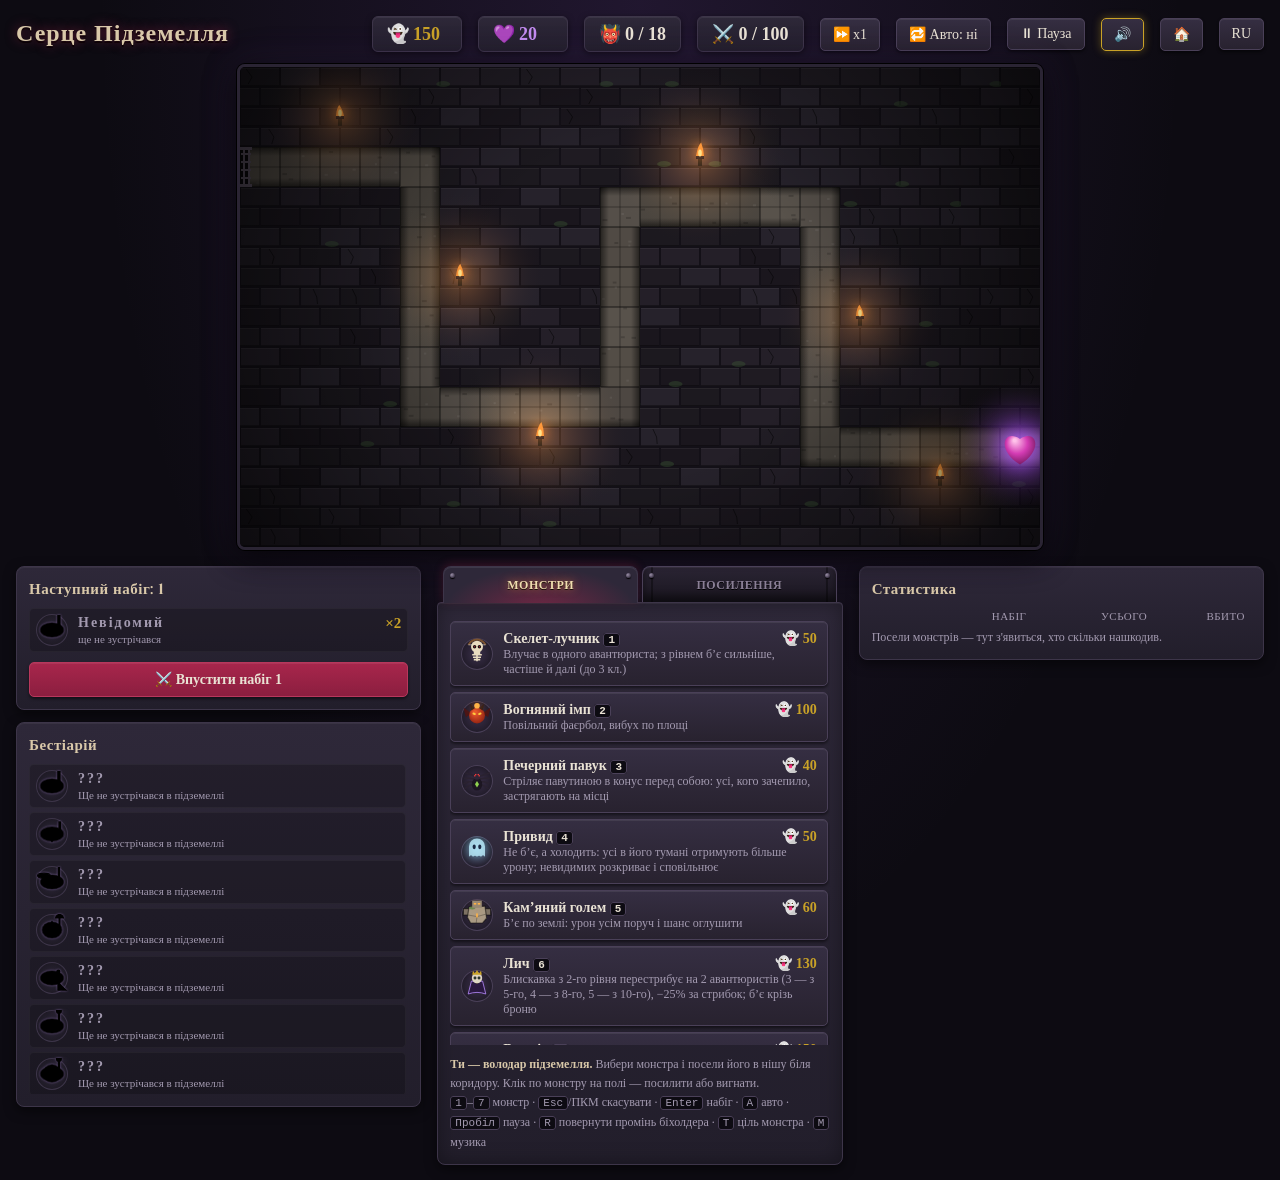
==== game.html @ cf50d73f "feat: головна з вибором рівня, рівні (LevelBuilder), укр/рос мова, спільні іконки Co-Authored-By: Cl" ====
<!DOCTYPE html>
<html lang="uk">
<head>
  <meta charset="utf-8">
  <meta name="viewport" content="width=device-width, initial-scale=1">
  <title>Серце Підземелля</title>
  <link rel="preconnect" href="https://fonts.googleapis.com">
  <link rel="stylesheet" href="https://fonts.googleapis.com/css2?family=Cinzel:wght@600;800&display=swap">
  <link rel="stylesheet" href="style.css">
</head>
<body data-ru-doc="Сердце Подземелья">
  <div id="app">
    <header id="hud">
      <h1 id="title" data-ru="Сердце Подземелья">Серце Підземелля</h1>
      <div class="stat souls" title="Душі — платиш ними за монстрів" data-ru-title="Души — ими платишь за монстров">👻 <span id="money"></span></div>
      <div class="stat heart" title="Міцність Серця" data-ru-title="Прочность Сердца">💜 <span id="lives"></span></div>
      <div class="stat" id="towersStat" title="Монстрів у підземеллі / найбільше" data-ru-title="Монстров в подземелье / максимум">👹 <span id="towerCount"></span></div>
      <div class="stat raid" title="Набіг" data-ru-title="Набег">⚔️ <span id="wave"></span></div>
      <button id="speedBtn" class="hud-btn" title="Швидкість гри" data-ru-title="Скорость игры"></button>
      <button id="autoBtn" class="hud-btn" title="Авто-набіг: наступний почнеться сам (A)" data-ru-title="Авто-набег: следующий начнётся сам (A)"></button>
      <button id="pauseBtn" class="hud-btn" title="Пауза (Пробіл)" data-ru-title="Пауза (Пробел)"></button>
      <button id="musicBtn" class="hud-btn" title="Музика (M)" data-ru-title="Музыка (M)"></button>
      <button id="homeBtn" class="hud-btn" title="На головну — вибір рівня" data-ru-title="На главную — выбор уровня">🏠</button>
    </header>

    <main>
      <aside id="left">
        <section id="raidPanel">
          <h3 id="raidTitle"></h3>
          <div id="raidList"></div>
          <button id="waveBtn" class="primary"></button>
        </section>

        <section id="bestiary">
          <h3 data-ru="Бестиарий">Бестіарій</h3>
          <div id="bestiaryList"></div>
        </section>
      </aside>

      <div id="board">
        <canvas id="game" width="800" height="480"></canvas>
        <div id="overlay" class="hidden">
          <div class="panel">
            <h2 id="overlayTitle"></h2>
            <p id="overlayText"></p>
            <div class="overlay-btns">
              <button id="continueBtn" class="primary" data-ru="♾️ Продолжить бесконечно">♾️ Продовжити безкінечно</button>
              <button id="restartBtn" class="primary" data-ru="Играть снова">Грати знову</button>
              <button id="menuBtn" data-ru="🏠 На главную">🏠 На головну</button>
            </div>
          </div>
        </div>
        <div id="confirm" class="hidden">
          <div class="panel">
            <h2 data-ru="Изгнать монстра?">Вигнати монстра?</h2>
            <p id="confirmText"></p>
            <div class="confirm-btns">
              <button id="confirmYes" class="primary" data-ru="Изгнать">Вигнати</button>
              <button id="confirmNo" data-ru="Оставить">Лишити</button>
            </div>
          </div>
        </div>
      </div>

      <aside id="right">
        <nav class="tabs">
          <button id="tabMonsters" class="tab" data-ru="Монстры">Монстри</button>
          <button id="tabUpgrade" class="tab" data-ru="Усиление">Посилення</button>
        </nav>

        <div class="window">
          <div id="paneMonsters">
            <div id="towerList"></div>
            <p class="help" data-ru="<b>Ты — повелитель подземелья.</b> Выбери монстра и посели его в нишу у коридора. Клик по монстру на поле — усилить или изгнать.<br><kbd>1</kbd>–<kbd>7</kbd> монстр · <kbd>Esc</kbd>/ПКМ отмена · <kbd>Enter</kbd> набег · <kbd>A</kbd> авто · <kbd>Пробел</kbd> пауза · <kbd>R</kbd> повернуть луч бехолдера · <kbd>T</kbd> цель монстра · <kbd>M</kbd> музыка">
              <b>Ти — володар підземелля.</b> Вибери монстра і посели його в нішу біля коридору.
              Клік по монстру на полі — посилити або вигнати.<br>
              <kbd>1</kbd>–<kbd>7</kbd> монстр · <kbd>Esc</kbd>/ПКМ скасувати ·
              <kbd>Enter</kbd> набіг · <kbd>A</kbd> авто · <kbd>Пробіл</kbd> пауза ·
              <kbd>R</kbd> повернути промінь біхолдера · <kbd>T</kbd> ціль монстра · <kbd>M</kbd> музика
            </p>
          </div>

          <div id="paneUpgrade">
            <p id="upEmpty" class="help" data-ru="Кликни по монстру на поле, чтобы увидеть, как его можно усилить.">Клікни по монстру на полі, щоб побачити, як його можна посилити.</p>
            <div id="upBody">
              <div class="up-head">
                <span id="upIcon"></span>
                <div>
                  <div id="upName"></div>
                  <div id="upLevel"></div>
                </div>
              </div>
              <p id="upDesc"></p>
              <table id="upStats"></table>
              <div id="dirPad">
                <span class="dir-label" data-ru="Луч <kbd>R</kbd>">Промінь <kbd>R</kbd></span>
                <button data-dir="3" title="Вгору" data-ru-title="Вверх">⬆</button>
                <button data-dir="2" title="Ліворуч" data-ru-title="Влево">⬅</button>
                <button data-dir="1" title="Вниз" data-ru-title="Вниз">⬇</button>
                <button data-dir="0" title="Праворуч" data-ru-title="Вправо">➡</button>
              </div>
              <div id="aimPad">
                <span class="dir-label" data-ru="Цель <kbd>T</kbd>">Ціль <kbd>T</kbd></span>
                <div id="aimBtns"></div>
              </div>
              <button id="upgradeBtn" class="primary"></button>
              <button id="sellBtn" class="danger"></button>
            </div>
          </div>
        </div>
      </aside>

      <aside id="statsPanel">
        <h3 data-ru="Статистика">Статистика</h3>
        <div class="st-row st-head">
          <span></span><span title="Урон за поточний набіг" data-ru-title="Урон за текущий набег" data-ru="Набег">Набіг</span><span title="Урон за всю гру" data-ru-title="Урон за всю игру" data-ru="Всего">Усього</span><span title="Скільки авантюристів добито" data-ru-title="Сколько авантюристов добито" data-ru="Убито">Вбито</span>
        </div>
        <div id="statsList"></div>
        <p id="statsEmpty" class="help" data-ru="Посели монстров — здесь появится, кто сколько навредил.">Посели монстрів — тут з'явиться, хто скільки нашкодив.</p>
      </aside>
    </main>
  </div>

  <script src="js/i18n.js"></script>
  <script src="js/config.js"></script>
  <script src="js/monsters/monster.js"></script>
  <script src="js/monsters/monsters.js"></script>
  <script src="js/adventurers/adventurer.js"></script>
  <script src="js/adventurers/adventurers.js"></script>
  <script src="js/waves/wave.js"></script>
  <script src="js/waves/campaign.js"></script>
  <script src="js/waves/endless.js"></script>
  <script src="js/levels/level.js"></script>
  <script src="js/levels/levels.js"></script>
  <script src="js/entities.js"></script>
  <script src="js/icons.js"></script>
  <script src="js/game.js"></script>
  <script src="js/ui.js"></script>
</body>
</html>
---- style.css ----
* { box-sizing: border-box; }

:root {
  --bg: #0d0b12;
  --stone: #221e2b;
  --stone-hi: #2e2839;
  --stone-edge: #3d3549;
  --text: #e9e2d4;
  --muted: #a39ab0;
  --crimson: #8b1e3f;
  --crimson-hi: #a8264c;
  --violet: #7b4bb3;
  --soul: #c9a227;
  --danger: #e0556e;
}

body {
  margin: 0;
  min-height: 100vh;
  background:
    radial-gradient(ellipse at 50% 0%, rgba(123, 75, 179, 0.18), transparent 60%),
    var(--bg);
  color: var(--text);
  font-family: Georgia, "Times New Roman", serif;
}

/* праворуч без відступу — колонка статистики може доходити до краю екрана */
#app { margin: 0 auto; padding: 16px 0 16px 16px; }
#hud { padding-right: 16px; }

#hud {
  display: flex;
  align-items: center;
  gap: 16px;
  margin-bottom: 12px;
}
#hud h1 {
  font-family: Cinzel, Georgia, serif;
  font-weight: 800;
  font-size: 24px;
  letter-spacing: 1px;
  margin: 0 auto 0 0;
  color: #d9c8a9;
  text-shadow: 0 0 12px rgba(168, 38, 76, 0.6), 0 2px 0 #000;
}
.stat {
  background: linear-gradient(var(--stone-hi), var(--stone));
  border: 1px solid var(--stone-edge);
  box-shadow: inset 0 1px 0 rgba(255,255,255,0.06), 0 2px 6px rgba(0,0,0,0.5);
  padding: 6px 14px;
  border-radius: 6px;
  font-size: 18px;
  font-weight: 600;
  min-width: 90px;
}
.stat.souls span { color: var(--soul); }
.stat.heart span { color: #c38cf0; }

main {
  display: grid;
  grid-template-columns: 240px minmax(0, 800px) 340px 220px;
  gap: 16px;
  align-items: start;
  justify-content: center;
}
@media (max-width: 1680px) {
  #app { padding-right: 16px; }
  #hud { padding-right: 0; }
  /* поле зверху на всю ширину, бічні колонки — під ним */
  main { grid-template-columns: repeat(3, minmax(0, 1fr)); }
  #board { grid-column: 1 / -1; justify-self: center; }
  #left { grid-row: 2; }
}
@media (max-width: 1000px) {
  main { grid-template-columns: minmax(0, 1fr) minmax(0, 1fr); }
}
@media (max-width: 640px) {
  main { grid-template-columns: minmax(0, 1fr); }
  #left { grid-row: auto; }
}

#board {
  position: relative;
  line-height: 0;
  border: 3px solid #2a2433;
  border-radius: 8px;
  box-shadow: 0 0 0 1px #000, 0 8px 30px rgba(0,0,0,0.8), 0 0 40px rgba(123, 75, 179, 0.15);
}
#game {
  display: block;
  max-width: 100%;
  height: auto;
  border-radius: 5px;
  cursor: crosshair;
}

#overlay, #confirm {
  position: absolute;
  inset: 0;
  display: flex;
  align-items: center;
  justify-content: center;
  background: radial-gradient(rgba(20, 0, 10, 0.55), rgba(0, 0, 0, 0.85));
  border-radius: 5px;
  line-height: normal;
}
#overlay .panel, #confirm .panel {
  background: linear-gradient(var(--stone-hi), var(--stone));
  border: 1px solid var(--stone-edge);
  box-shadow: 0 10px 40px rgba(0,0,0,0.8);
  padding: 24px 32px;
  border-radius: 10px;
  text-align: center;
}
#overlay h2, #confirm h2 { font-family: Cinzel, Georgia, serif; margin: 0 0 8px; font-size: 28px; }
#overlay p, #confirm p { max-width: 380px; margin: 0 auto 14px; color: var(--muted); }
.overlay-btns { display: flex; flex-direction: column; gap: 8px; min-width: 260px; }
.overlay-btns button { margin: 0; }
#confirm h2 { font-size: 22px; }
.confirm-btns { display: flex; gap: 8px; }
.confirm-btns button { margin: 0; min-width: 120px; }
#hud button.hud-btn.on { border-color: var(--soul); color: #ffe7a0; box-shadow: 0 0 8px rgba(201, 162, 39, 0.4); }

#left { display: flex; flex-direction: column; gap: 12px; min-width: 0; }
#left section, .window {
  background: linear-gradient(var(--stone-hi), var(--stone));
  border: 1px solid var(--stone-edge);
  box-shadow: inset 0 1px 0 rgba(255,255,255,0.05), 0 4px 12px rgba(0,0,0,0.5);
  border-radius: 8px;
  padding: 12px;
}
h3 {
  font-family: Cinzel, Georgia, serif;
  margin: 0 0 8px;
  font-size: 15px;
  color: #d9c8a9;
  letter-spacing: 0.5px;
}

/* ---------- рядки ворогів (набіг і бестіарій) ---------- */
.foe {
  display: grid;
  grid-template-columns: 34px 1fr auto;
  column-gap: 8px;
  align-items: center;
  padding: 5px 6px;
  margin-bottom: 4px;
  border-radius: 5px;
  background: rgba(0,0,0,0.22);
  border: 1px solid rgba(255,255,255,0.04);
}
.foe .f-icon {
  grid-row: 1 / 3;
  width: 32px; height: 32px;
  border-radius: 50%;
  background: radial-gradient(#2e2839, #16131b);
  box-shadow: inset 0 0 0 1px #3d3549;
}
.foe .f-name { font-weight: 600; font-size: 14px; }
.foe .f-count { font-weight: 700; color: var(--soul); font-size: 15px; }
.foe .f-sub { grid-column: 2 / 4; font-size: 11px; color: var(--muted); }
.foe.done { opacity: 0.4; }
.foe.done .f-count { color: var(--muted); }
.foe canvas { display: block; }
.foe.locked canvas { filter: brightness(0) drop-shadow(0 0 1px rgba(201, 160, 255, 0.5)); }
.foe.locked .f-name { color: var(--muted); letter-spacing: 2px; }
#raidList .empty { font-size: 13px; color: var(--muted); margin: 4px 0; }
#bestiaryList { max-height: 330px; overflow-y: auto; padding-right: 2px; }
#towerList { max-height: 430px; overflow-y: auto; padding-right: 2px; }

/* ---------- вкладки в стилі підземелля ---------- */
#right { min-width: 0; }
.tabs { display: flex; gap: 4px; padding: 0 6px; position: relative; z-index: 1; }
button.tab {
  position: relative;
  flex: 1;
  margin: 0;
  padding: 10px 12px 9px;
  font-family: Cinzel, Georgia, serif;
  font-weight: 800;
  font-size: 12px;
  letter-spacing: 0.5px;
  text-transform: uppercase;
  color: #8a7f96;
  text-shadow: 0 1px 0 #000;
  border: 1px solid #4a4058;
  border-bottom: none;
  border-radius: 8px 8px 0 0;
  /* кована плита: темний камінь + залізні смуги */
  background:
    linear-gradient(90deg, transparent 8px, rgba(0,0,0,0.35) 8px, rgba(0,0,0,0.35) 10px, transparent 10px,
                    transparent calc(100% - 10px), rgba(0,0,0,0.35) calc(100% - 10px), rgba(0,0,0,0.35) calc(100% - 8px), transparent calc(100% - 8px)),
    linear-gradient(#2a2433, #1a1620);
  box-shadow: inset 0 1px 0 rgba(255,255,255,0.06), inset 0 -6px 10px rgba(0,0,0,0.5);
}
/* заклепки у верхніх кутах */
button.tab::before, button.tab::after {
  content: '';
  position: absolute;
  top: 6px;
  width: 5px; height: 5px;
  border-radius: 50%;
  background: radial-gradient(circle at 35% 35%, #9a8fa8, #3b3345 70%);
  box-shadow: 0 1px 1px #000;
}
button.tab::before { left: 6px; }
button.tab::after { right: 6px; }
button.tab:hover:not(.active) { color: #c7bcd4; background: linear-gradient(#332b3e, #211b28); }
button.tab.active {
  color: #f0dcb0;
  text-shadow: 0 0 8px rgba(255, 150, 60, 0.6), 0 1px 0 #000;
  border-color: var(--stone-edge);
  background:
    radial-gradient(ellipse at 50% 120%, rgba(168, 38, 76, 0.55), transparent 70%),
    linear-gradient(var(--stone-hi), var(--stone-hi));
  box-shadow: inset 0 1px 0 rgba(255,255,255,0.08), 0 -2px 10px rgba(168, 38, 76, 0.25);
  margin-bottom: -1px; /* зливається з вікном */
  padding-bottom: 10px;
}
.window {
  border-radius: 4px 4px 8px 8px;
  box-shadow: inset 0 1px 0 rgba(255,255,255,0.05), inset 0 0 20px rgba(0,0,0,0.35), 0 4px 12px rgba(0,0,0,0.5);
}
.window .help { margin: 10px 0 0; }

/* ---------- статистика урону ---------- */
#statsPanel {
  min-width: 0;
  background: linear-gradient(var(--stone-hi), var(--stone));
  border: 1px solid var(--stone-edge);
  box-shadow: inset 0 1px 0 rgba(255,255,255,0.05), 0 4px 12px rgba(0,0,0,0.5);
  border-radius: 8px;
  padding: 12px;
}
.st-row {
  display: grid;
  grid-template-columns: 28px 1fr 1fr 0.8fr;
  column-gap: 6px;
  align-items: center;
  padding: 2px 6px;
  margin-bottom: 3px;
  border-radius: 5px;
  background: rgba(0,0,0,0.22);
  font-variant-numeric: tabular-nums;
  font-size: 13px;
}
.st-row span { text-align: right; }
.st-row span:last-child { color: var(--soul); font-weight: 700; }
.st-row canvas { display: block; }
.st-head { background: none; font-size: 11px; color: var(--muted); text-transform: uppercase; letter-spacing: 0.5px; }
.st-head span:last-child { color: var(--muted); font-weight: normal; }
#statsPanel .help { margin: 4px 0 0; }

/* ---------- посилення ---------- */
.up-head { display: flex; align-items: center; gap: 10px; }
#upIcon canvas {
  display: block;
  width: 48px; height: 48px;
  border-radius: 50%;
  background: radial-gradient(#3a2f4a, #16131b);
  box-shadow: inset 0 0 0 1px #5e5270, 0 0 12px rgba(123, 75, 179, 0.35);
}
#upName { font-family: Cinzel, Georgia, serif; font-weight: 800; color: #d9c8a9; }
#upLevel { color: #c9a0ff; letter-spacing: 1px; text-shadow: 0 0 6px #9b5cff; font-size: 13px; }
#upDesc { margin: 8px 0; font-size: 12px; color: var(--muted); }
#upStats { width: 100%; border-collapse: collapse; font-size: 13px; margin-bottom: 4px; }
#upStats td { padding: 4px 2px; border-top: 1px solid rgba(255,255,255,0.06); }
#upStats td:nth-child(n+2) { text-align: right; white-space: nowrap; }
#upStats .arrow { color: var(--muted); text-align: center; width: 18px; }
#upStats .next { color: #8fe38a; font-weight: 700; }
#upStats .same { color: var(--muted); }
#upStats .max { color: #c9a0ff; }
#dirPad { display: flex; align-items: center; gap: 4px; margin-top: 6px; }
#dirPad .dir-label { flex: 1; font-size: 13px; color: var(--muted); }
#dirPad button { width: 34px; margin: 0; padding: 4px 0; font-size: 15px; }
#aimPad { margin-top: 6px; }
#aimPad .dir-label { font-size: 13px; color: var(--muted); }
#aimBtns { display: flex; gap: 3px; margin-top: 3px; }
#aimBtns button { flex: 1; margin: 0; padding: 4px 0; font-size: 12px; }
#aimBtns button.on,
#dirPad button.on { border-color: #ff4d6d; color: #ffd0d8; box-shadow: 0 0 8px rgba(255, 77, 109, 0.45); }

button {
  width: 100%;
  padding: 8px 10px;
  margin-top: 6px;
  border: 1px solid #4a4058;
  border-radius: 5px;
  background: linear-gradient(#352e42, #28222f);
  box-shadow: inset 0 1px 0 rgba(255,255,255,0.07), 0 2px 3px rgba(0,0,0,0.5);
  color: var(--text);
  font: inherit;
  font-size: 14px;
  cursor: pointer;
}
button:hover:not(:disabled) { background: linear-gradient(#433a52, #312a3a); border-color: #5e5270; }
button:active:not(:disabled) { box-shadow: inset 0 2px 4px rgba(0,0,0,0.6); }
button:disabled { opacity: 0.45; cursor: default; }
button.primary {
  background: linear-gradient(var(--crimson-hi), var(--crimson));
  border-color: #b8375c;
  font-weight: 600;
}
button.primary:hover:not(:disabled) { background: linear-gradient(#c02f59, var(--crimson-hi)); }
button.danger:hover { background: linear-gradient(#7a1f30, #5a1522); border-color: #9b2c3c; }

#hud button.hud-btn { width: auto; margin: 0; padding: 7px 12px; white-space: nowrap; }

.tower-btn {
  display: grid;
  grid-template-columns: 34px 1fr auto;
  grid-template-rows: auto auto;
  column-gap: 8px;
  align-items: center;
  text-align: left;
}
.tower-btn canvas {
  grid-row: 1 / 3;
  width: 32px;
  height: 32px;
  border-radius: 50%;
  background: radial-gradient(#3a2f4a, #16131b);
  box-shadow: inset 0 0 0 1px #4a4058;
}
.tower-btn .t-name { font-weight: 600; }
.tower-btn .t-cost { font-weight: 600; color: var(--soul); }
.tower-btn .t-desc { grid-column: 2 / 4; font-size: 12px; color: var(--muted); }
.tower-btn.active {
  outline: 2px solid var(--violet);
  background: linear-gradient(#43375a, #2f2740);
  box-shadow: 0 0 12px rgba(123, 75, 179, 0.5);
}
.tower-btn.poor .t-cost { color: var(--danger); }

kbd {
  background: var(--bg);
  border: 1px solid #4a4058;
  border-radius: 3px;
  padding: 0 4px;
  font-size: 11px;
  font-family: Consolas, monospace;
}

.help { font-size: 12px; color: var(--muted); line-height: 1.6; }
.help b { color: #d9c8a9; }
.hidden { display: none !important; }

.stat.full span { color: #ef476f; }

/* ---------- головна сторінка (index.html) ---------- */
#home { max-width: 1080px; margin: 0 auto; padding: 24px 16px 40px; }
.home-head { text-align: center; margin-bottom: 8px; }
.home-head h1 { font-family: Cinzel, Georgia, serif; font-size: 40px; margin: 0 0 6px; }
.home-head p { color: var(--muted); margin: 0; }
.home-h2 { font-family: Cinzel, Georgia, serif; font-size: 20px; margin: 24px 0 10px; color: var(--soul); }
#levelList, .free-play { display: grid; grid-template-columns: repeat(auto-fill, minmax(300px, 1fr)); gap: 14px; }
.level-card {
  display: flex; flex-direction: column; gap: 8px;
  background: linear-gradient(var(--stone-hi), var(--stone));
  border: 1px solid var(--stone-edge); border-radius: 10px; padding: 14px;
  color: var(--text); text-decoration: none;
  box-shadow: 0 4px 14px rgba(0,0,0,0.5);
  transition: border-color 0.15s, transform 0.15s, box-shadow 0.15s;
}
.level-card:hover { border-color: var(--crimson-hi); transform: translateY(-2px); box-shadow: 0 8px 22px rgba(139, 30, 63, 0.35); }
.level-card.done { border-color: #5d7a4a; }
.level-card h3 { font-family: Cinzel, Georgia, serif; font-size: 18px; margin: 0; display: flex; align-items: center; gap: 8px; }
.level-card p { margin: 0; color: var(--muted); font-size: 14px; line-height: 1.4; }
.lv-num {
  display: inline-grid; place-items: center; width: 26px; height: 26px; border-radius: 50%;
  background: var(--crimson); font-size: 14px;
}
.lv-done { color: #9fd89a; }
.lv-map { width: 100%; height: auto; border-radius: 5px; border: 1px solid var(--stone-edge); image-rendering: pixelated; }
.lv-meta { display: flex; gap: 14px; font-size: 14px; }
.lv-icons { display: flex; flex-wrap: wrap; align-items: center; gap: 2px; }
.lv-label { color: var(--muted); font-size: 12px; width: 64px; }
.level-card.free { justify-content: center; min-height: 110px; }

/* перемикач мови на головній (у грі він — остання кнопка HUD) */
button.lang-fixed { position: fixed; top: 12px; right: 16px; width: auto; margin: 0; padding: 6px 12px; z-index: 10; }
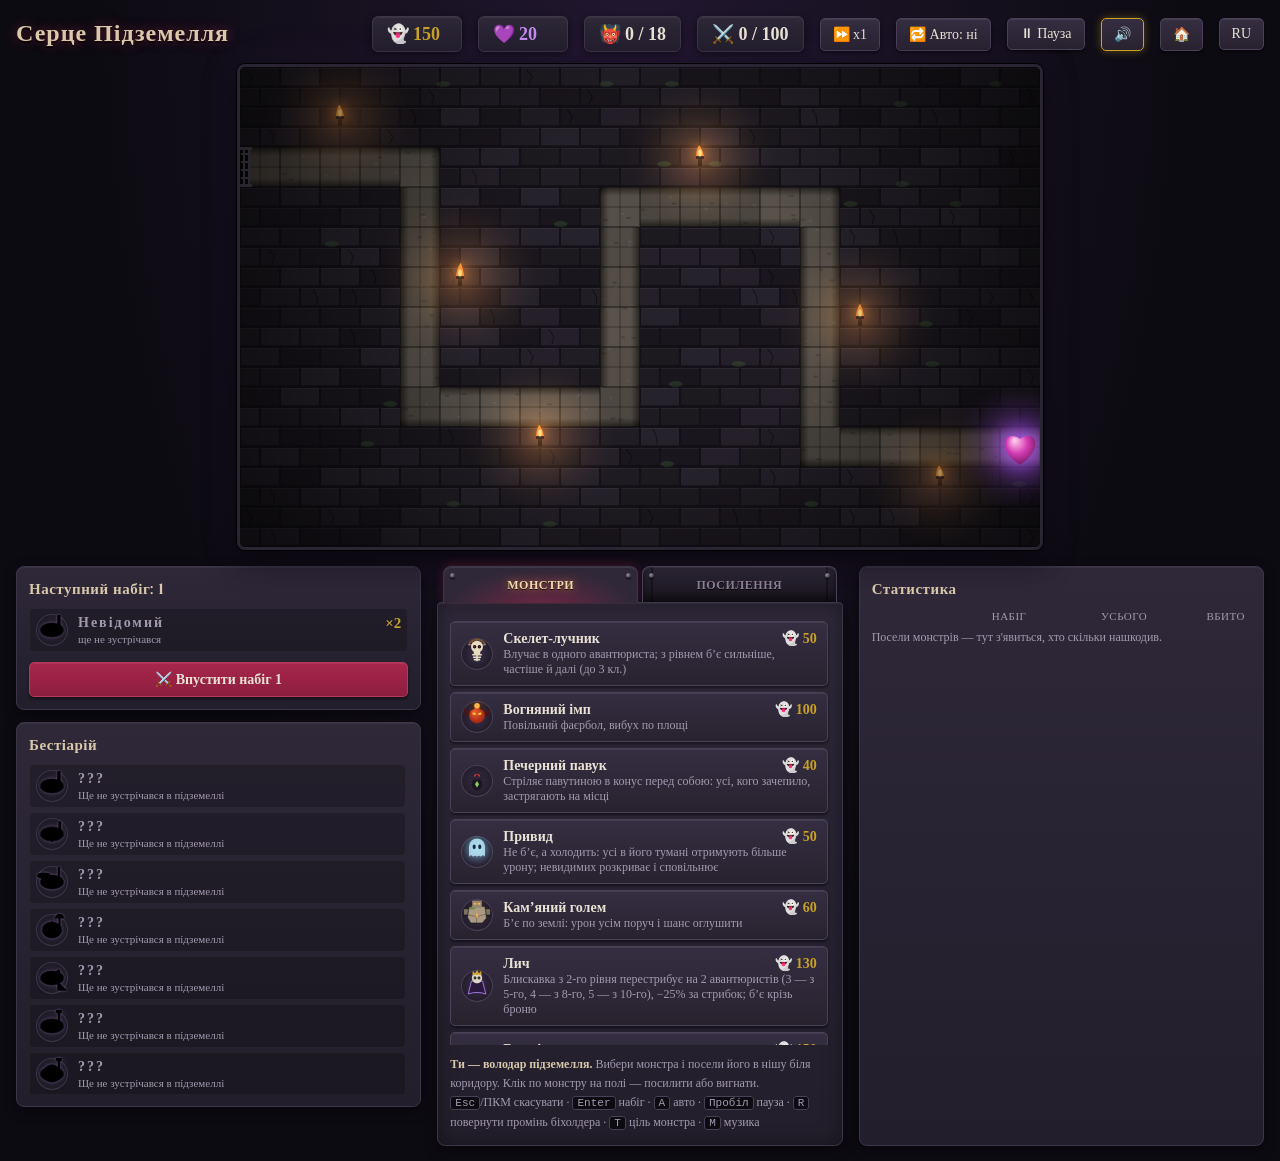
==== commit 9cc16f8e: "feat: автосейв між набігами, носія прапора б'ють останнім, кладовище рахує смерті лише поруч - save." ====
--- a/game.html
+++ b/game.html
@@ -71,10 +71,10 @@
         <div class="window">
           <div id="paneMonsters">
             <div id="towerList"></div>
-            <p class="help" data-ru="<b>Ты — повелитель подземелья.</b> Выбери монстра и посели его в нишу у коридора. Клик по монстру на поле — усилить или изгнать.<br><kbd>1</kbd>–<kbd>7</kbd> монстр · <kbd>Esc</kbd>/ПКМ отмена · <kbd>Enter</kbd> набег · <kbd>A</kbd> авто · <kbd>Пробел</kbd> пауза · <kbd>R</kbd> повернуть луч бехолдера · <kbd>T</kbd> цель монстра · <kbd>M</kbd> музыка">
+            <p class="help" data-ru="<b>Ты — повелитель подземелья.</b> Выбери монстра и посели его в нишу у коридора. Клик по монстру на поле — усилить или изгнать.<br><kbd>Esc</kbd>/ПКМ отмена · <kbd>Enter</kbd> набег · <kbd>A</kbd> авто · <kbd>Пробел</kbd> пауза · <kbd>R</kbd> повернуть луч бехолдера · <kbd>T</kbd> цель монстра · <kbd>M</kbd> музыка">
               <b>Ти — володар підземелля.</b> Вибери монстра і посели його в нішу біля коридору.
               Клік по монстру на полі — посилити або вигнати.<br>
-              <kbd>1</kbd>–<kbd>7</kbd> монстр · <kbd>Esc</kbd>/ПКМ скасувати ·
+              <kbd>Esc</kbd>/ПКМ скасувати ·
               <kbd>Enter</kbd> набіг · <kbd>A</kbd> авто · <kbd>Пробіл</kbd> пауза ·
               <kbd>R</kbd> повернути промінь біхолдера · <kbd>T</kbd> ціль монстра · <kbd>M</kbd> музика
             </p>
@@ -135,6 +135,7 @@
   <script src="js/entities.js"></script>
   <script src="js/icons.js"></script>
   <script src="js/game.js"></script>
+  <script src="js/save.js"></script>
   <script src="js/ui.js"></script>
 </body>
 </html>
--- a/style.css
+++ b/style.css
@@ -24,9 +24,8 @@
   font-family: Georgia, "Times New Roman", serif;
 }
 
-/* праворуч без відступу — колонка статистики може доходити до краю екрана */
-#app { margin: 0 auto; padding: 16px 0 16px 16px; }
-#hud { padding-right: 16px; }
+/* праворуч той самий відступ, що й у кнопки мови (16px) — і статистика, і кнопки HUD рівняються по ньому */
+#app { margin: 0 auto; padding: 16px; }
 
 #hud {
   display: flex;
@@ -58,14 +57,13 @@
 
 main {
   display: grid;
-  grid-template-columns: 240px minmax(0, 800px) 340px 220px;
+  /* праві колонки (монстри/посилення і статистика) забирають решту ширини до краю — 75% / 25% */
+  grid-template-columns: 240px minmax(0, 800px) minmax(480px, 3fr) minmax(160px, 1fr);
   gap: 16px;
   align-items: start;
   justify-content: center;
 }
-@media (max-width: 1680px) {
-  #app { padding-right: 16px; }
-  #hud { padding-right: 0; }
+@media (max-width: 1760px) {
   /* поле зверху на всю ширину, бічні колонки — під ним */
   main { grid-template-columns: repeat(3, minmax(0, 1fr)); }
   #board { grid-column: 1 / -1; justify-self: center; }
@@ -226,6 +224,7 @@
 /* ---------- статистика урону ---------- */
 #statsPanel {
   min-width: 0;
+  align-self: stretch;   /* на всю висоту ряду, а не лише під вміст */
   background: linear-gradient(var(--stone-hi), var(--stone));
   border: 1px solid var(--stone-edge);
   box-shadow: inset 0 1px 0 rgba(255,255,255,0.05), 0 4px 12px rgba(0,0,0,0.5);
@@ -373,6 +372,9 @@
 .lv-done { color: #9fd89a; }
 .lv-map { width: 100%; height: auto; border-radius: 5px; border: 1px solid var(--stone-edge); image-rendering: pixelated; }
 .lv-meta { display: flex; gap: 14px; font-size: 14px; }
+.lv-save { display: flex; align-items: center; justify-content: space-between; gap: 10px; font-size: 14px; color: #9dc4ff; }
+.lv-save button { font: inherit; font-size: 13px; padding: 2px 8px; cursor: pointer; color: var(--muted); background: transparent; border: 1px solid currentColor; border-radius: 4px; }
+.lv-save button:hover { color: var(--crimson-hi); }
 .lv-icons { display: flex; flex-wrap: wrap; align-items: center; gap: 2px; }
 .lv-label { color: var(--muted); font-size: 12px; width: 64px; }
 .level-card.free { justify-content: center; min-height: 110px; }
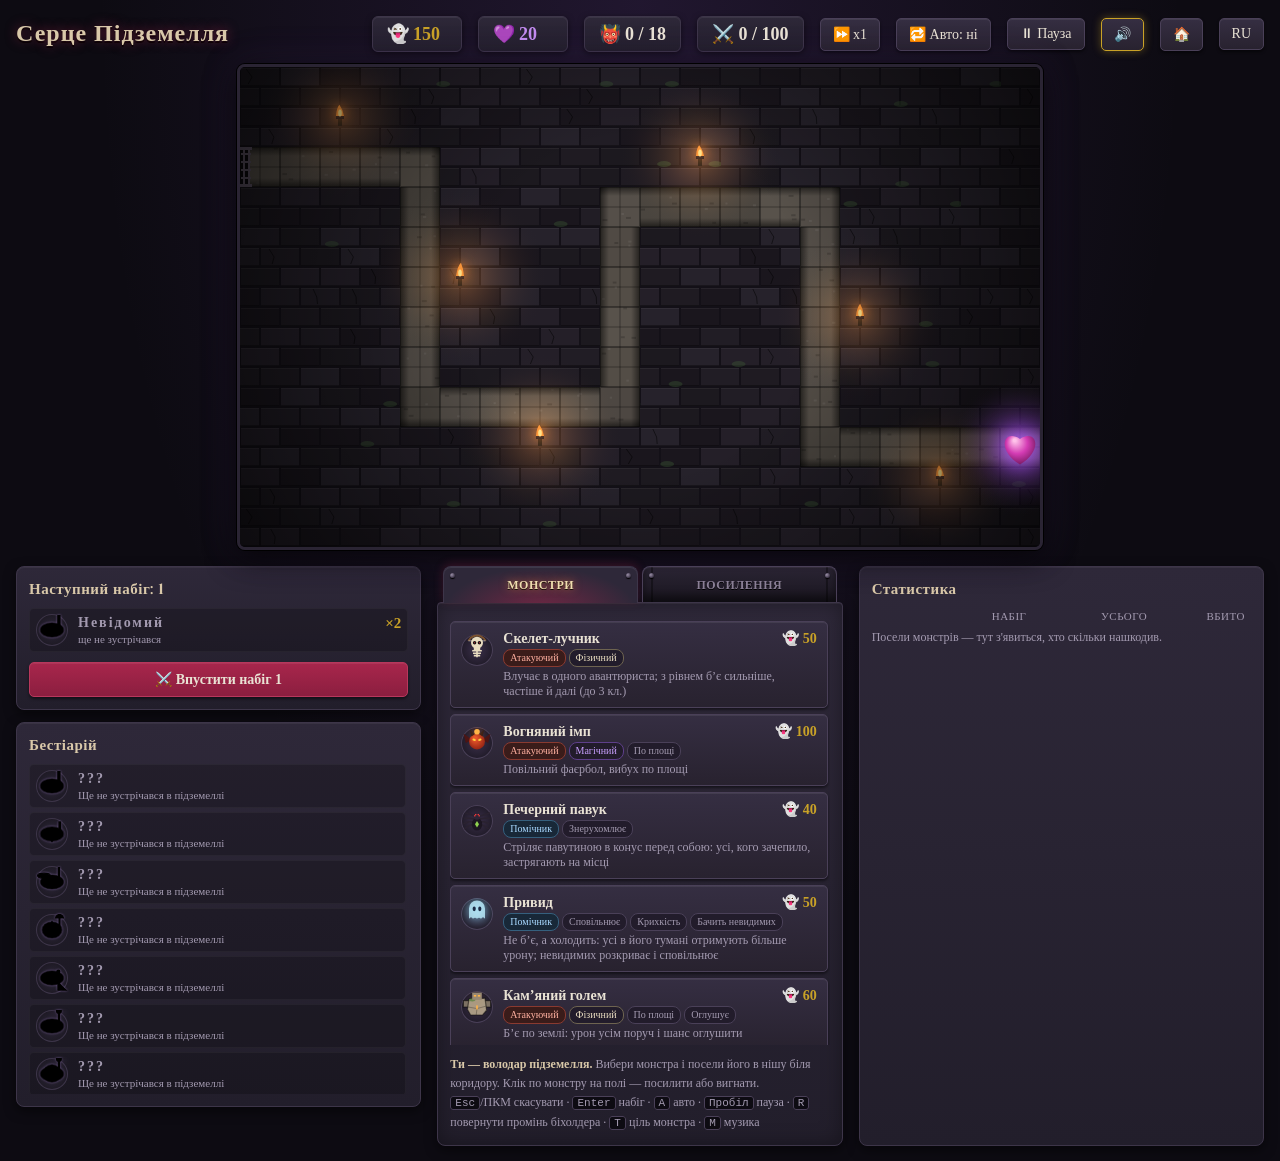
==== commit 73e1fd30: "feat: теги монстрів - роль (атакуючий/помічник/бафер/економіка), тип урону й ефекти Co-Authored-By: " ====
--- a/game.html
+++ b/game.html
@@ -90,6 +90,7 @@
                   <div id="upLevel"></div>
                 </div>
               </div>
+              <div id="upTags" class="tags"></div>
               <p id="upDesc"></p>
               <table id="upStats"></table>
               <div id="dirPad">
--- a/style.css
+++ b/style.css
@@ -324,6 +324,28 @@
 .tower-btn .t-name { font-weight: 600; }
 .tower-btn .t-cost { font-weight: 600; color: var(--soul); }
 .tower-btn .t-desc { grid-column: 2 / 4; font-size: 12px; color: var(--muted); }
+.tower-btn .t-tags { grid-column: 2 / 4; }
+
+/* теги монстра: роль, тип урону, ефекти */
+.tags { display: flex; flex-wrap: wrap; gap: 3px; margin: 2px 0; }
+#upTags { margin: 6px 0 0; }
+.tag {
+  font-size: 10px;
+  line-height: 1;
+  padding: 3px 6px;
+  border-radius: 8px;
+  border: 1px solid #4a4058;
+  background: #221c2b;
+  color: var(--muted);
+  white-space: nowrap;
+}
+.tag.role-attack { color: #ffb0a0; border-color: #8a3a30; background: #3a1c1a; }
+.tag.role-support { color: #a8d8ff; border-color: #35607e; background: #182838; }
+.tag.role-buff { color: #e0b8ff; border-color: #6a4590; background: #2a1c3a; }
+.tag.role-economy { color: #ffe08a; border-color: #7e6a2a; background: #33291a; }
+.tag.phys { color: #e8dcc0; border-color: #6e6450; }
+.tag.magic { color: #c9a0ff; border-color: #5e3f8a; }
+.tag.pierce { color: #ffd27a; border-color: #7a6030; }
 .tower-btn.active {
   outline: 2px solid var(--violet);
   background: linear-gradient(#43375a, #2f2740);
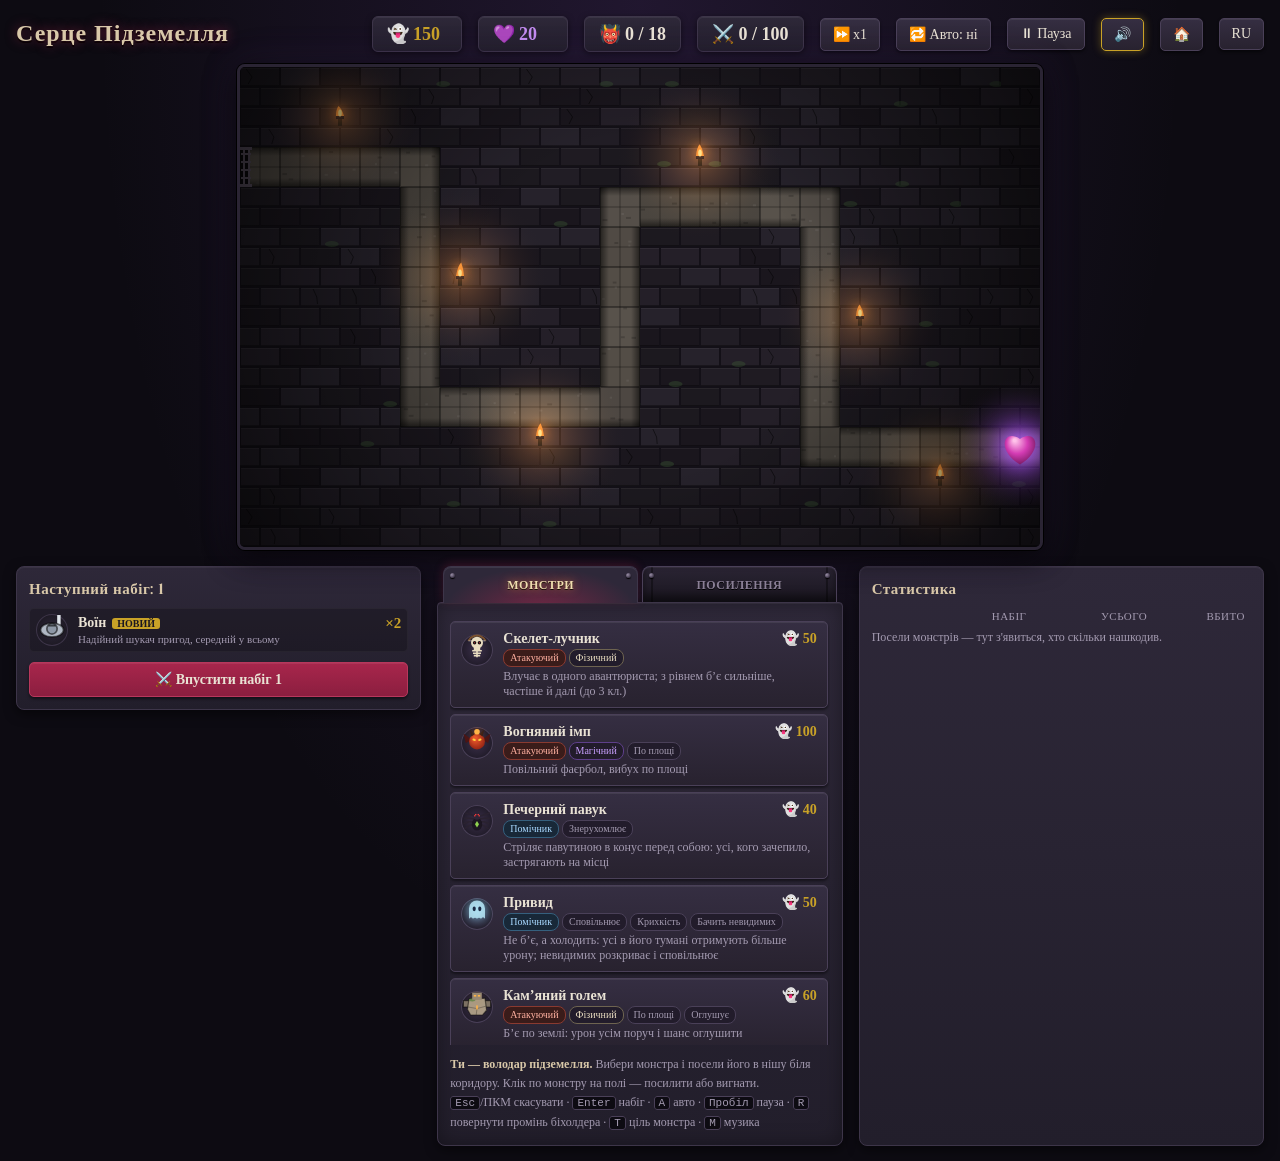
==== commit bfeb12f6: "feat: бестіарій замінено карткою авантюриста в панелі набігу (усіх видно одразу, новачки з позначкою" ====
--- a/game.html
+++ b/game.html
@@ -29,11 +29,6 @@
           <h3 id="raidTitle"></h3>
           <div id="raidList"></div>
           <button id="waveBtn" class="primary"></button>
-        </section>
-
-        <section id="bestiary">
-          <h3 data-ru="Бестиарий">Бестіарій</h3>
-          <div id="bestiaryList"></div>
         </section>
       </aside>
 
--- a/style.css
+++ b/style.css
@@ -135,7 +135,7 @@
   letter-spacing: 0.5px;
 }
 
-/* ---------- рядки ворогів (набіг і бестіарій) ---------- */
+/* ---------- рядки ворогів (панель набігу) ---------- */
 .foe {
   display: grid;
   grid-template-columns: 34px 1fr auto;
@@ -160,10 +160,37 @@
 .foe.done { opacity: 0.4; }
 .foe.done .f-count { color: var(--muted); }
 .foe canvas { display: block; }
-.foe.locked canvas { filter: brightness(0) drop-shadow(0 0 1px rgba(201, 160, 255, 0.5)); }
-.foe.locked .f-name { color: var(--muted); letter-spacing: 2px; }
+.foe.fresh .f-name::after {
+  content: attr(data-badge);
+  margin-left: 6px;
+  padding: 0 5px;
+  border-radius: 3px;
+  font-size: 10px;
+  text-transform: uppercase;
+  color: #1a1620;
+  background: var(--soul);
+}
+
+/* картка авантюриста при наведенні на рядок набігу */
+#foeTip {
+  position: fixed;
+  z-index: 20;
+  width: 260px;
+  padding: 10px 12px;
+  pointer-events: none;
+  font-size: 12px;
+  background: linear-gradient(var(--stone-hi), var(--stone));
+  border: 1px solid var(--stone-edge);
+  border-radius: 8px;
+  box-shadow: 0 6px 18px rgba(0,0,0,0.7);
+}
+#foeTip.hidden { display: none; }
+#foeTip .ft-head { display: flex; justify-content: space-between; font-size: 14px; color: #d9c8a9; }
+#foeTip .ft-head span { color: var(--soul); font-weight: 700; }
+#foeTip p { margin: 4px 0 6px; color: var(--muted); }
+#foeTip .ft-stats { font-weight: 600; }
+#foeTip ul { margin: 6px 0 0; padding-left: 16px; }
 #raidList .empty { font-size: 13px; color: var(--muted); margin: 4px 0; }
-#bestiaryList { max-height: 330px; overflow-y: auto; padding-right: 2px; }
 #towerList { max-height: 430px; overflow-y: auto; padding-right: 2px; }
 
 /* ---------- вкладки в стилі підземелля ---------- */
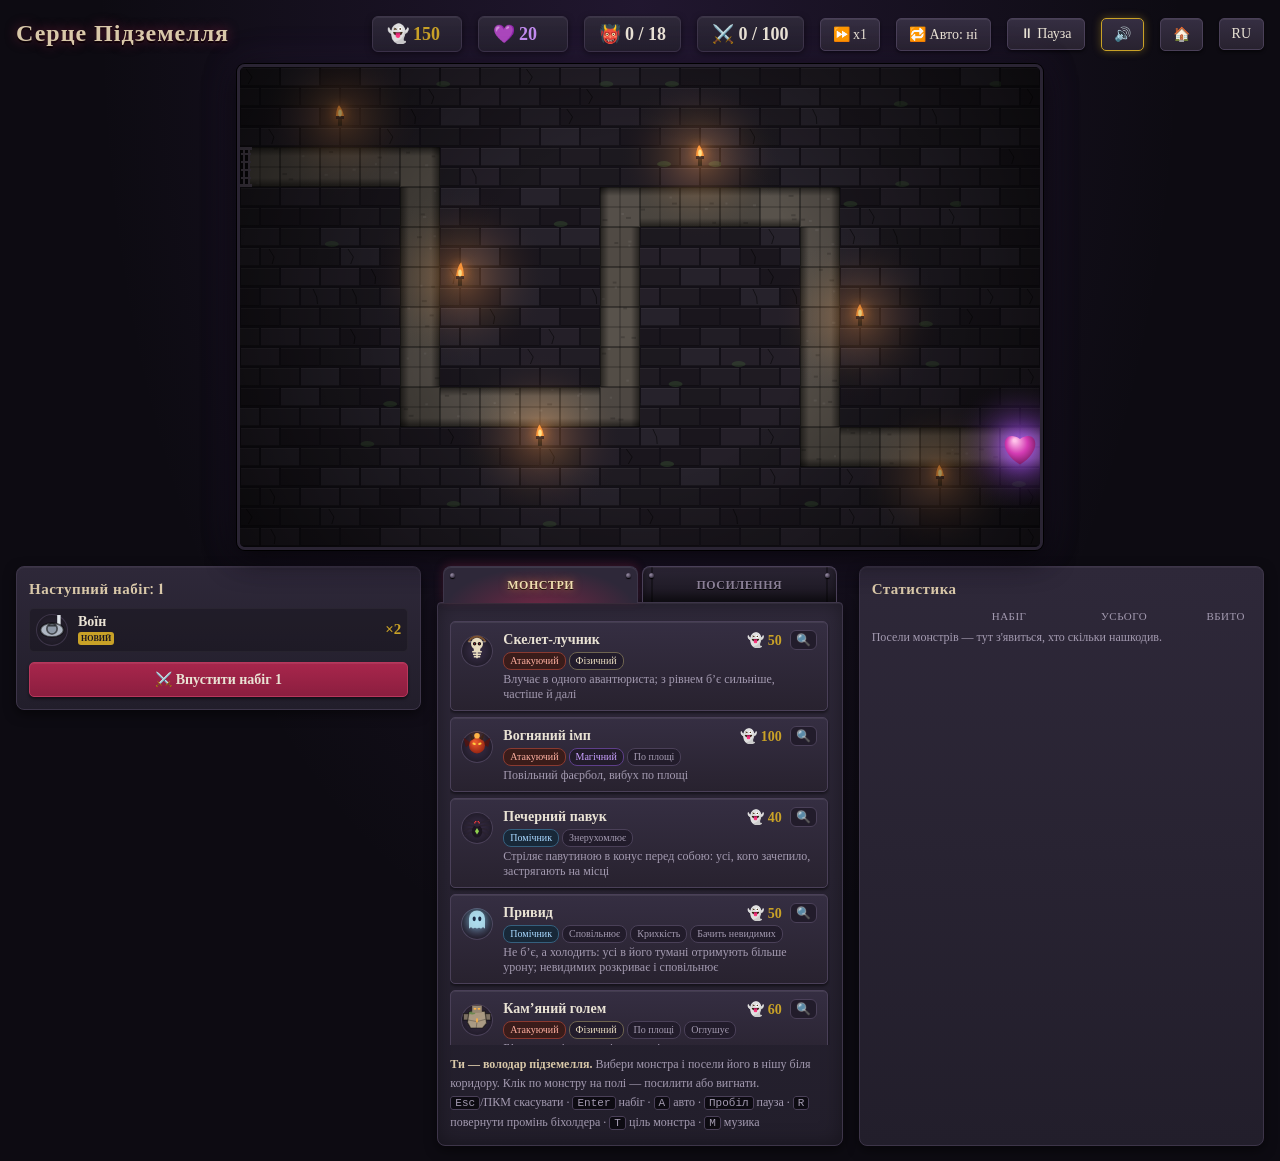
==== commit 4d54882a: "feat: вікно перегляду монстра (🔍) з характеристиками на рівнях 1/5/10; спільний statRows для посилен" ====
--- a/game.html
+++ b/game.html
@@ -53,6 +53,21 @@
               <button id="confirmYes" class="primary" data-ru="Изгнать">Вигнати</button>
               <button id="confirmNo" data-ru="Оставить">Лишити</button>
             </div>
+          </div>
+        </div>
+        <div id="monsterView" class="hidden">
+          <div class="panel">
+            <div class="up-head">
+              <span id="mvIcon"></span>
+              <div>
+                <div id="mvName"></div>
+                <div id="mvCost"></div>
+              </div>
+            </div>
+            <div id="mvTags" class="tags"></div>
+            <p id="mvDesc"></p>
+            <table id="mvStats"></table>
+            <button id="mvClose" data-ru="Закрыть">Закрити</button>
           </div>
         </div>
       </div>
--- a/style.css
+++ b/style.css
@@ -92,7 +92,7 @@
   cursor: crosshair;
 }
 
-#overlay, #confirm {
+#overlay, #confirm, #monsterView {
   position: absolute;
   inset: 0;
   display: flex;
@@ -102,7 +102,7 @@
   border-radius: 5px;
   line-height: normal;
 }
-#overlay .panel, #confirm .panel {
+#overlay .panel, #confirm .panel, #monsterView .panel {
   background: linear-gradient(var(--stone-hi), var(--stone));
   border: 1px solid var(--stone-edge);
   box-shadow: 0 10px 40px rgba(0,0,0,0.8);
@@ -138,7 +138,7 @@
 /* ---------- рядки ворогів (панель набігу) ---------- */
 .foe {
   display: grid;
-  grid-template-columns: 34px 1fr auto;
+  grid-template-columns: 34px minmax(0, 1fr) auto;   /* довга назва переноситься, а не виштовхує кількість */
   column-gap: 8px;
   align-items: center;
   padding: 5px 6px;
@@ -155,17 +155,22 @@
   box-shadow: inset 0 0 0 1px #3d3549;
 }
 .foe .f-name { font-weight: 600; font-size: 14px; }
-.foe .f-count { font-weight: 700; color: var(--soul); font-size: 15px; }
+.foe .f-count { font-weight: 700; color: var(--soul); font-size: 15px; white-space: nowrap; }
 .foe .f-sub { grid-column: 2 / 4; font-size: 11px; color: var(--muted); }
+.foe .f-sub:empty { display: none; }
 .foe.done { opacity: 0.4; }
 .foe.done .f-count { color: var(--muted); }
 .foe canvas { display: block; }
 .foe.fresh .f-name::after {
   content: attr(data-badge);
-  margin-left: 6px;
-  padding: 0 5px;
+  display: block;             /* під назвою, окремим рядком */
+  width: fit-content;
+  margin-top: 2px;
+  padding: 0 3px;
   border-radius: 3px;
-  font-size: 10px;
+  font-size: 8px;
+  line-height: 13px;
+  white-space: nowrap;
   text-transform: uppercase;
   color: #1a1620;
   background: var(--soul);
@@ -279,14 +284,14 @@
 
 /* ---------- посилення ---------- */
 .up-head { display: flex; align-items: center; gap: 10px; }
-#upIcon canvas {
+#upIcon canvas, #mvIcon canvas {
   display: block;
   width: 48px; height: 48px;
   border-radius: 50%;
   background: radial-gradient(#3a2f4a, #16131b);
   box-shadow: inset 0 0 0 1px #5e5270, 0 0 12px rgba(123, 75, 179, 0.35);
 }
-#upName { font-family: Cinzel, Georgia, serif; font-weight: 800; color: #d9c8a9; }
+#upName, #mvName { font-family: Cinzel, Georgia, serif; font-weight: 800; color: #d9c8a9; }
 #upLevel { color: #c9a0ff; letter-spacing: 1px; text-shadow: 0 0 6px #9b5cff; font-size: 13px; }
 #upDesc { margin: 8px 0; font-size: 12px; color: var(--muted); }
 #upStats { width: 100%; border-collapse: collapse; font-size: 13px; margin-bottom: 4px; }
@@ -334,7 +339,7 @@
 
 .tower-btn {
   display: grid;
-  grid-template-columns: 34px 1fr auto;
+  grid-template-columns: 34px 1fr auto auto;
   grid-template-rows: auto auto;
   column-gap: 8px;
   align-items: center;
@@ -350,8 +355,31 @@
 }
 .tower-btn .t-name { font-weight: 600; }
 .tower-btn .t-cost { font-weight: 600; color: var(--soul); }
-.tower-btn .t-desc { grid-column: 2 / 4; font-size: 12px; color: var(--muted); }
-.tower-btn .t-tags { grid-column: 2 / 4; }
+.tower-btn .t-desc { grid-column: 2 / 5; font-size: 12px; color: var(--muted); }
+.tower-btn .t-tags { grid-column: 2 / 5; }
+/* 🔍 — вікно перегляду монстра (рівні 1/5/10) */
+.tower-btn .t-view {
+  padding: 1px 5px;
+  border-radius: 6px;
+  border: 1px solid #4a4058;
+  background: #221c2b;
+  font-size: 12px;
+  line-height: 16px;
+  cursor: help;
+}
+.tower-btn .t-view:hover { border-color: var(--violet); background: #3a2f4a; }
+
+/* вікно перегляду монстра */
+#monsterView .panel { text-align: left; width: min(430px, 92%); padding: 18px 22px; }
+#mvCost { color: var(--soul); font-weight: 600; font-size: 13px; }
+#mvTags { margin: 8px 0 0; }
+#mvDesc { margin: 8px 0; font-size: 13px; color: var(--muted); max-width: none; }
+#mvStats { width: 100%; border-collapse: collapse; font-size: 13px; margin-bottom: 12px; }
+#mvStats th { font-weight: 600; color: #c9a0ff; text-align: right; padding: 2px; font-size: 12px; }
+#mvStats td { padding: 4px 2px; border-top: 1px solid rgba(255,255,255,0.06); }
+#mvStats td:nth-child(n+2) { text-align: right; white-space: nowrap; padding-left: 8px; }
+#mvStats .same { color: var(--muted); }
+#mvClose { margin: 0; }
 
 /* теги монстра: роль, тип урону, ефекти */
 .tags { display: flex; flex-wrap: wrap; gap: 3px; margin: 2px 0; }
